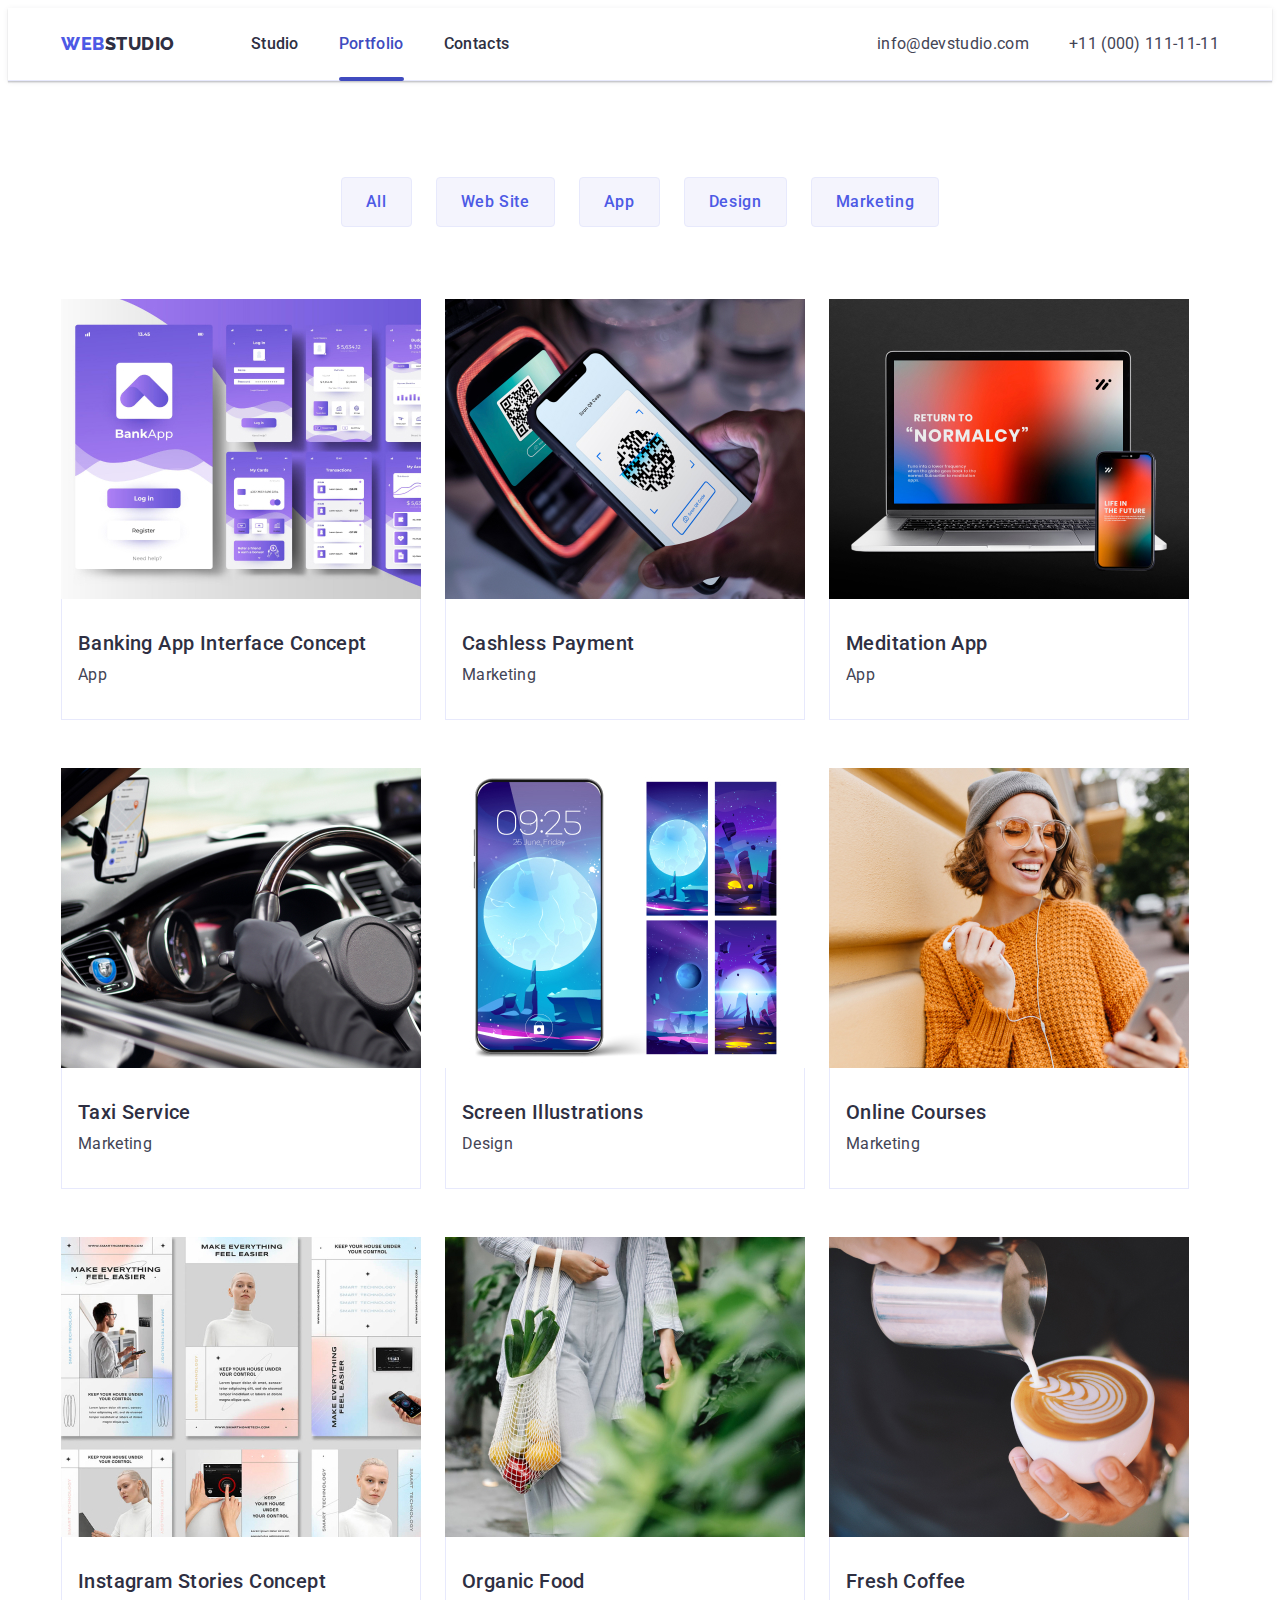
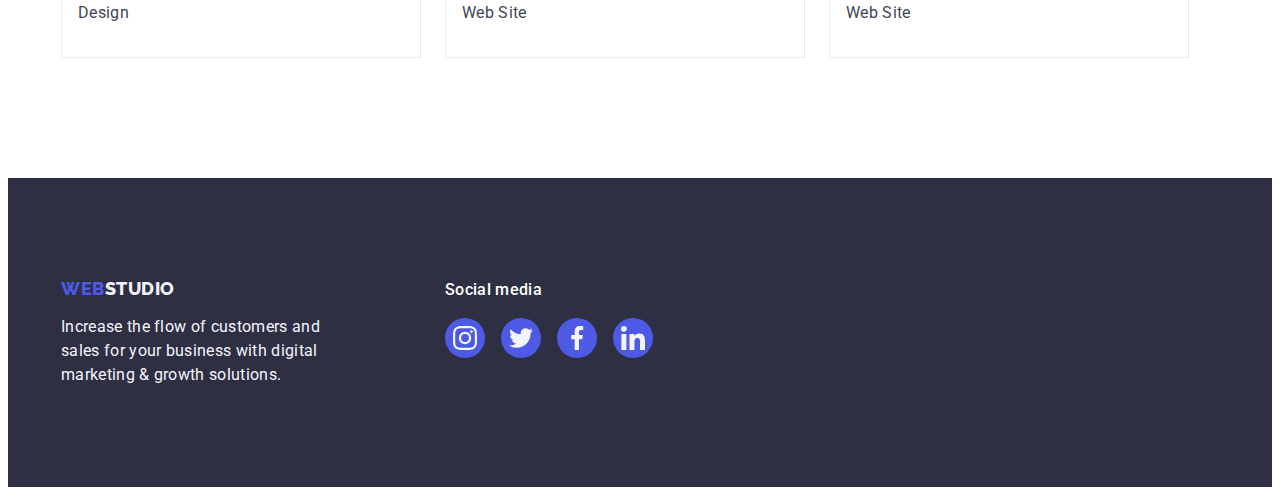
==== portfolio.html @ 6640c0b6 "Initial commit" ====
<!DOCTYPE html>
<html lang="en">
  <head>
    <meta charset="UTF-8" />
    <meta http-equiv="X-UA-Compatible" content="IE=edge" />
    <meta name="viewport" content="width=device-width, initial-scale=1.0" />
    <title>WebStudio</title>
    <!-- Font styles -->
    <link rel="preconnect" href="https://fonts.googleapis.com" />
    <link rel="preconnect" href="https://fonts.gstatic.com" crossorigin />
    <link
      href="https://fonts.googleapis.com/css2?family=Raleway:wght@800&family=Roboto:wght@400;500;700&display=swap"
      rel="stylesheet"
    />
    <!-- Normalization -->
    <link
      rel="stylesheet"
      href="https://cdnjs.cloudflare.com/ajax/libs/modern-normalize/1.1.0/modern-normalize.min.css"
      integrity="sha512-wpPYUAdjBVSE4KJnH1VR1HeZfpl1ub8YT/NKx4PuQ5NmX2tKuGu6U/JRp5y+Y8XG2tV+wKQpNHVUX03MfMFn9Q=="
      crossorigin="anonymous"
      referrerpolicy="no-referrer"
    />
    <!-- CSS Connection -->
    <link rel="stylesheet" href="./css/styles.css" />
  </head>
  <body class="page">
    <!-- Header section -->
    <header class="header">
      <div class="container header-flexgroup">
        <nav class="header-nav">
          <a class="header-logo link" href="./index.html"
            >Web<span class="logo-second-word">Studio</span></a
          >
          <ul class="header-nav-list list">
            <li class="header-nav-item">
              <a class="header-nav-link link" href="./index.html" rel="noopener noreferrer"
                >Studio</a
              >
            </li>
            <li class="header-nav-item">
              <a
                class="header-nav-link link active"
                href="./portfolio.html"
                rel="noopener noreferrer"
                >Portfolio</a
              >
            </li>
            <li class="header-nav-item">
              <a class="header-nav-link link" href="" rel="noopener noreferrer">Contacts</a>
            </li>
          </ul>
        </nav>
        <address class="header-address">
          <ul class="header-address-list list">
            <li class="header-address-item">
              <a class="header-address link" href="mailto:info@devstudio.com">info@devstudio.com</a>
            </li>
            <li class="header-address-item">
              <a class="header-address link" href="tel:+110001111111">+11 (000) 111-11-11</a>
            </li>
          </ul>
        </address>
      </div>
    </header>
    <!-- MAIN -->
    <main>
      <!-- PORTFOLIO -->
      <section class="filter-section section">
        <div class="container">
          <h1 class="visually-hidden">Portfilio</h1>
          <!-- FILTER -->
          <ul class="filter-list list">
            <li class="filter-item">
              <button class="filter-btn" type="button">All</button>
            </li>
            <li class="filter-item">
              <button class="filter-btn" type="button">Web Site</button>
            </li>
            <li class="filter-item">
              <button class="filter-btn" type="button">App</button>
            </li>
            <li class="filter-item">
              <button class="filter-btn" type="button">Design</button>
            </li>
            <li class="filter-item">
              <button class="filter-btn" type="button">Marketing</button>
            </li>
          </ul>

          <!-- GRID -->
          <ul class="article-list list">
            <li class="row-item">
              <a class="row-item-link link" href=""
                ><div class="portfolio-img-wrapper"
                  ><img
                    src="./images/portfolio-photo-1.jpg"
                    alt="Banking application"
                    width="360"
                    height="300"
                  />
                  <p class="portfolio-overlay">
                    14 Stylish and User-Friendly App Design Concepts · Task Manager App · Calorie
                    Tracker App · Exotic Fruit Ecommerce App · Cloud Storage App</p
                  >
                </div>
                <div class="portfolio-desc-container">
                  <h2 class="article-name">Banking App Interface Concept</h2>
                  <p class="article-type">App</p>
                </div></a
              >
            </li>
            <li class="row-item">
              <a class="row-item-link link" href=""
                ><div class="portfolio-img-wrapper"
                  ><img
                    src="./images/portfolio-photo-2.jpg"
                    alt="Phone QR payment"
                    width="360"
                    height="300"
                  />
                  <p class="portfolio-overlay">
                    14 Stylish and User-Friendly App Design Concepts · Task Manager App · Calorie
                    Tracker App · Exotic Fruit Ecommerce App · Cloud Storage App</p
                  >
                </div>
                <div class="portfolio-desc-container">
                  <h2 class="article-name">Cashless Payment</h2>
                  <p class="article-type">Marketing</p>
                </div></a
              >
            </li>
            <li class="row-item">
              <a class="row-item-link link" href=""
                ><div class="portfolio-img-wrapper"
                  ><img
                    src="./images/portfolio-photo-3.jpg"
                    alt="Beautiful wallpapers"
                    width="360"
                    height="300"
                  />
                  <p class="portfolio-overlay">
                    14 Stylish and User-Friendly App Design Concepts · Task Manager App · Calorie
                    Tracker App · Exotic Fruit Ecommerce App · Cloud Storage App</p
                  >
                </div>
                <div class="portfolio-desc-container">
                  <h2 class="article-name">Meditation App</h2>
                  <p class="article-type">App</p>
                </div></a
              >
            </li>
            <li class="row-item">
              <a class="row-item-link link" href=""
                ><div class="portfolio-img-wrapper"
                  ><img
                    src="./images/portfolio-photo-4.jpg"
                    alt="Driver in the car"
                    width="360"
                    height="300"
                  />
                  <p class="portfolio-overlay">
                    14 Stylish and User-Friendly App Design Concepts · Task Manager App · Calorie
                    Tracker App · Exotic Fruit Ecommerce App · Cloud Storage App</p
                  >
                </div>
                <div class="portfolio-desc-container">
                  <h2 class="article-name">Taxi Service</h2>
                  <p class="article-type">Marketing</p>
                </div></a
              >
            </li>
            <li class="row-item">
              <a class="row-item-link link" href=""
                ><div class="portfolio-img-wrapper"
                  ><img
                    src="./images/portfolio-photo-5.jpg"
                    alt="wallpaper of the other planet"
                    width="360"
                    height="300"
                  />
                  <p class="portfolio-overlay">
                    14 Stylish and User-Friendly App Design Concepts · Task Manager App · Calorie
                    Tracker App · Exotic Fruit Ecommerce App · Cloud Storage App</p
                  >
                </div>
                <div class="portfolio-desc-container">
                  <h2 class="article-name">Screen Illustrations</h2>
                  <p class="article-type">Design</p>
                </div></a
              >
            </li>
            <li class="row-item">
              <a class="row-item-link link" href=""
                ><div class="portfolio-img-wrapper"
                  ><img
                    src="./images/portfolio-photo-6.jpg"
                    alt="Happy girl"
                    width="360"
                    height="300"
                  />
                  <p class="portfolio-overlay">
                    14 Stylish and User-Friendly App Design Concepts · Task Manager App · Calorie
                    Tracker App · Exotic Fruit Ecommerce App · Cloud Storage App</p
                  >
                </div>
                <div class="portfolio-desc-container">
                  <h2 class="article-name">Online Courses</h2>
                  <p class="article-type">Marketing</p>
                </div></a
              >
            </li>

            <li class="row-item">
              <a class="row-item-link link" href=""
                ><div class="portfolio-img-wrapper"
                  ><img
                    src="./images/portfolio-photo-7.jpg"
                    alt="Instagram stories"
                    width="360"
                    height="300"
                  />
                  <p class="portfolio-overlay">
                    14 Stylish and User-Friendly App Design Concepts · Task Manager App · Calorie
                    Tracker App · Exotic Fruit Ecommerce App · Cloud Storage App</p
                  >
                </div>
                <div class="portfolio-desc-container">
                  <h2 class="article-name">Instagram Stories Concept</h2>
                  <p class="article-type">Design</p>
                </div></a
              >
            </li>

            <li class="row-item">
              <a class="row-item-link link" href=""
                ><div class="portfolio-img-wrapper"
                  ><img
                    src="./images/portfolio-photo-8.jpg"
                    alt="Plants"
                    width="360"
                    height="300"
                  />
                  <p class="portfolio-overlay">
                    14 Stylish and User-Friendly App Design Concepts · Task Manager App · Calorie
                    Tracker App · Exotic Fruit Ecommerce App · Cloud Storage App</p
                  >
                </div>
                <div class="portfolio-desc-container">
                  <h2 class="article-name">Organic Food</h2>
                  <p class="article-type">Web Site</p>
                </div></a
              >
            </li>

            <li class="row-item">
              <a class="row-item-link link" href=""
                ><div class="portfolio-img-wrapper"
                  ><img
                    src="./images/portfolio-photo-9.jpg"
                    alt="Beautiful latte"
                    width="360"
                    height="300"
                  />
                  <p class="portfolio-overlay">
                    14 Stylish and User-Friendly App Design Concepts · Task Manager App · Calorie
                    Tracker App · Exotic Fruit Ecommerce App · Cloud Storage App</p
                  >
                </div>
                <div class="portfolio-desc-container">
                  <h2 class="article-name">Fresh Coffee</h2>
                  <p class="article-type">Web Site</p>
                </div></a
              >
            </li>
          </ul>
        </div>
      </section>
    </main>
    <!-- Footer -->
    <footer class="footer section">
      <div class="footer-container container">
        <div class="footer-text-container">
          <a class="footer-logo-link link" href="./index.html" rel="noopener noreferrer"
            >Web<span class="footer-second-word">Studio</span></a
          >
          <p class="footer-paragraph">
            Increase the flow of customers and sales for your business with digital marketing &
            growth solutions.
          </p>
        </div>
        <div class="footer-socials-container">
          <p class="footer-socials-title">Social media</p>
          <ul class="footer-socials-list">
            <li class="footer-socials-item">
              <a
                class="footer-socials-link"
                href="https://instagram.com/"
                target="_blank"
                rel="noopener noreferrer"
              >
                <svg class="footer-icon" width="24" height="24">
                  <use href="./images/icons.svg#icon-instagram"></use>
                </svg>
              </a>
            </li>
            <li class="footer-socials-item">
              <a
                class="footer-socials-link"
                href="https://twitter.com/"
                target="_blank"
                rel="noopener noreferrer"
              >
                <svg class="footer-icon" width="24" height="24">
                  <use href="./images/icons.svg#icon-twitter"></use>
                </svg>
              </a>
            </li>
            <li class="footer-socials-item">
              <a
                class="footer-socials-link"
                href="https://fecebook.com/"
                target="_blank"
                rel="noopener noreferrer"
              >
                <svg class="footer-icon" width="24" height="24">
                  <use href="./images/icons.svg#icon-facebook"></use>
                </svg>
              </a>
            </li>
            <li class="footer-socials-item">
              <a
                class="footer-socials-link"
                href="https://linkedin.com/"
                target="_blank"
                rel="noopener noreferrer"
              >
                <svg class="footer-icon" width="24" height="24">
                  <use href="./images/icons.svg#icon-linkedin"></use>
                </svg>
              </a>
            </li>
          </ul>
        </div>
      </div>
    </footer>
  </body>
</html>
---- css/styles.css ----
:root {
  /**
    |============================
    | FONTS
    |============================
  */
  --primary-font: 'Roboto', sans-serif;
  --secondary-font: 'Raleway', sans-serif;

  /**
    |============================
    | COLORS
    |============================
  */
  --secondary-text-color: #2e2f42;
  --primary-text-color: #434455;
  --light-background: #e5e5e5;
  --dark-navy-color: #2e2f42;
  --white-color: #ffffff;
  --attention-color: #4d5ae5;
  --nav-color: ##e7e9fc;
  --white-logo-color: #e7e9fc;
  --pressed-state-color: #404bbf;
  --white-cornflower-color: #f4f4fd;
  --light-grey-color: #8e8f99;
  --light-green-color: #31d0aa;
  --modal-window-bg: rgba(46, 47, 66, 0.4);
  --modal-window-color: #fcfcfc;
  /**
  |============================
  | Transition
  |============================
*/
  --main-transition: 250ms cubic-bezier(0.4, 0, 0.2, 1);
}

/**
  |============================
  | BASE-STYLE
  |============================
*/
.page {
  font-family: var(--primary-font);
  color: var(--primary-text-color);
  background-color: var(--white-color);
  line-height: 1.5;
  letter-spacing: 0.02em;
  font-size: 16px;
  font-weight: normal;
}

.link {
  color: inherit;
  text-decoration: none;
}

.list {
  list-style: none;
}

.container {
  max-width: 1158px;
  padding: 0 15px;
  margin: 0 auto;
  /* outline: 2px solid tomato; */
}
.section {
  padding-top: 120px;
  padding-bottom: 120px;
}

img {
  display: block;
  max-width: 100%;
  height: auto;
}

h1,
h2,
h3,
h4,
h5,
h6,
p {
  margin: 0;
}

ul,
ol {
  margin: 0;
  padding-left: 0;
  list-style-type: none;
}

img {
  display: block;
  max-width: 100%;
  height: auto;
}
button,
.btn {
  font-family: inherit;
  cursor: pointer;
}

.visually-hidden {
  position: absolute;
  width: 1px;
  height: 1px;
  margin: -1px;
  border: 0;
  padding: 0;

  white-space: nowrap;
  clip-path: inset(100%);
  clip: rect(0 0 0 0);
  overflow: hidden;
}

/**
  |============================
  | HEADER
  |============================
*/
.header {
  background-color: var(--nav-color);
  border-bottom: 1px solid #e7e9fc;
  box-shadow: 0px 2px 1px rgba(46, 47, 66, 0.08), 0px 1px 1px rgba(46, 47, 66, 0.16),
    0px 1px 6px rgba(46, 47, 66, 0.08);
}
.header-flexgroup {
  display: flex;
  align-items: center;
}

.header-logo {
  margin-right: 76px;
  padding-top: 24px;
  padding-bottom: 24px;

  letter-spacing: 0.03em;
  text-transform: uppercase;
  font-weight: 800;
  font-size: 18px;
  line-height: 1.17;
  color: var(--attention-color);
  font-family: var(--secondary-font);
}
.logo-second-word {
  color: var(--dark-navy-color);
}
.header-nav {
  display: flex;
  align-items: center;
  margin-right: auto;
}
.header-nav-list {
  display: flex;
  gap: 40px;
}

.header-nav-link.active {
  color: var(--pressed-state-color);
}
.header-nav-link.active::after {
  content: '';
  position: absolute;
  bottom: -1px;
  left: 0;
  display: block;
  width: 100%;
  height: 4px;
  border-radius: 2px;
  background-color: var(--pressed-state-color);
}
.header-nav-link {
  position: relative;
  padding-top: 24px;
  padding-bottom: 24px;
  display: block;

  font-weight: 500;
  font-size: 16px;
  line-height: 1.5;
  letter-spacing: 0.02em;
  color: var(--dark-navy-color);
  transition: color var(--main-transition);
}

/*
  |============================
  |  ADDRESS
  |============================
*/

.header-address-list {
  display: flex;
}

.header-address {
  font-size: 16px;
  line-height: 1.5;
  letter-spacing: 0.02em;
  color: var(--primary-text-color);
  font-style: normal;
  transition: color var(--main-transition);
}

.header-address-item:not(:last-child) {
  margin-right: 40px;
}

.header-nav-link:hover,
.header-nav-link:focus,
.header-address:hover,
.header-address:focus {
  color: var(--pressed-state-color);
}
/**
  |============================
  | MAIN
  | HERO
  |============================
*/
.hero {
  max-width: 1440px;
  padding-top: 188px;
  padding-bottom: 188px;
  margin: 0 auto;

  background-color: var(--dark-navy-color);
  background-image: linear-gradient(rgba(46, 47, 66, 0.7), rgba(46, 47, 66, 0.7)),
    url(../images/hero-background-photo.jpg);
  background-size: cover;
  background-position: center;
  background-repeat: no-repeat;
}

.hero-title {
  margin: 0 auto 48px auto;
  max-width: 496px;

  font-weight: 700;
  font-size: 56px;
  line-height: 1.07;
  text-align: center;
  letter-spacing: 0.02em;
  color: var(--white-color);
}

.hero-btn {
  display: block;
  padding: 16px 32px;
  min-width: 169px;
  margin: 0 auto;

  font-family: inherit;
  font-weight: 500;
  font-size: 16px;
  line-height: 1.5;
  align-items: center;
  letter-spacing: 0.04em;
  background-color: var(--attention-color);
  color: var(--white-color);
  box-shadow: 0px 4px 4px rgba(0, 0, 0, 0.15);
  text-align: center;
  border-radius: 4px;
  border: none;
  transition: background-color var(--main-transition);
}

.hero-btn:hover,
.hero-btn:focus {
  font-family: inherit;
  font-weight: 500;
  font-size: 16px;
  line-height: 1.5;
  align-items: center;
  letter-spacing: 0.04em;
  background-color: var(--pressed-state-color);
  color: var(--white-color);
  box-shadow: 0px 4px 4px rgba(0, 0, 0, 0.15);
}

/**
  |============================
  | ADVANTAGES-FEATURES
  |============================
*/
.feature-list {
  display: flex;
  gap: 24px;
}
.feature-item {
  width: 264px;
}
.feature-name {
  margin-bottom: 8px;

  font-weight: 500;
  font-size: 20px;
  line-height: 1.2;
  letter-spacing: 0.02em;
  color: var(--dark-navy-color);
}
.feature-desc {
  font-size: 16px;
  line-height: 1.5;
  letter-spacing: 0.02em;
  color: var(--primary-text-color);
}
.feature-item .icon-thumb {
  display: flex;

  justify-content: center;
  align-items: center;
  width: 264px;
  height: 112px;
  background-color: var(--white-cornflower-color);
  border-radius: 4px;
  margin-bottom: 8px;
}

/**
  |============================
  | SERVICE
  |============================
*/
.service {
  padding-bottom: 120px;
}
.title {
  margin-bottom: 72px;

  font-weight: 700;
  font-size: 36px;
  line-height: 1.11;
  text-align: center;
  letter-spacing: 0.02em;
  text-transform: capitalize;
  color: var(--dark-navy-color);
}
.service-list {
  display: flex;
  gap: 24px;
}

/**
  |============================
  | TEAM
  |============================
*/
.team {
  background-color: var(--white-cornflower-color);
}
.team-list {
  display: flex;
  gap: 24px;
}
.teamcard-container {
  padding: 32px 0px;
}
.team-item {
  background-color: var(--white-color);
  box-shadow: 0px 1px 6px rgba(46, 47, 66, 0.08), 0px 1px 1px rgba(46, 47, 66, 0.16),
    0px 2px 1px rgba(46, 47, 66, 0.08);
  border-radius: 0px 0px 4px 4px;
}
.team-name {
  margin-bottom: 8px;

  font-weight: 500;
  font-size: 20px;
  line-height: 1.2;
  text-align: center;
  letter-spacing: 0.02em;
  color: var(--secondary-text-color);
}
.team-role {
  font-size: 16px;
  line-height: 1.5;
  text-align: center;
  letter-spacing: 0.02em;
  color: var(--secondary-text-color);
  color: var(--primary-text-color);
  margin-bottom: 8px;
}
.social-media-list {
  display: flex;
  justify-content: center;
  align-items: center;
  gap: 24px;
}
.social-media-link {
  display: flex;
  justify-content: center;
  align-items: center;
  height: 40px;
  width: 40px;
  border-radius: 50%;
  background-color: var(--attention-color);
  transition: background-color var(--main-transition);
}
.social-media-icon {
  flex-shrink: 0;
  fill: var(--white-cornflower-color);
}
.social-media-link:hover,
.social-media-link:focus {
  background-color: var(--pressed-state-color);
}
/**
  |============================
  | CUSTOMERS
  |============================
*/
.customers {
  padding: 120px 0 120px;
}

.customers-list {
  display: flex;
  align-items: flex-start;
  gap: 24px;
}
.customer-list-item {
  flex-basis: calc((100% - 24px * 5) / 6);
  height: 88px;
}
.customer-link {
  display: flex;
  justify-content: center;
  align-items: center;
  width: 100%;
  height: 100%;
  border: 1px solid var(--light-grey-color);
  border-radius: 4px;
  color: var(--light-grey-color);
  transition: color var(--main-transition), border-color var(--main-transition);
}
.customer-icon {
  fill: currentColor;
}

.customer-link:hover,
.customer-link:focus {
  color: var(--pressed-state-color);
  border-color: var(--pressed-state-color);
}

/**
  |============================
  | ---------PORTFOLIO-----
  |============================
*/

.filter-list {
  margin-bottom: 72px;
  gap: 24px;

  display: flex;
  justify-content: center;
}

/**
  |============================
  | BUTTONS
  |============================
*/
.filter-btn {
  padding: 12px 24px;

  background-color: var(--white-cornflower-color);
  color: var(--attention-color);
  font-weight: 500;
  font-size: 16px;
  line-height: 1.5;
  align-items: center;
  text-align: center;
  letter-spacing: 0.04em;
  font-family: var(--primary-font);
  border: 1px solid #e7e9fc;
  border-radius: 4px;
  transition: color var(--main-transition), background-color var(--main-transition),
    border-color var(--main-transition), box-shadow var(--main-transition);
}
.filter-btn:hover,
.filter-btn:focus {
  background-color: var(--pressed-state-color);
  color: var(--white-color);
  font-weight: 500;
  font-size: 16px;
  line-height: 1.5;
  text-align: center;
  letter-spacing: 0.04em;
  box-shadow: 0px 3px 1px rgba(0, 0, 0, 0.1), 0px 2px 1px rgba(0, 0, 0, 0.08),
    0px 2px 2px rgba(0, 0, 0, 0.12);
  border-radius: 4px;
  border: 1px solid transparent;
}
.filter-section {
  padding-top: 96px;
  padding-bottom: 120px;
}
/**
  |============================
  | PORTFOLIO-GRID
  |============================
*/

.article-list {
  display: flex;
  flex-wrap: wrap;
  row-gap: 48px;
  column-gap: 24px;
}
.row-item-link {
  display: block;
  transition: box-shadow var(--main-transition);
}
.row-item-link:hover .portfolio-desc-container,
.row-item-link:focus .portfolio-desc-container {
  border: 1px solid var(--white-cornflower-color);
  border-top: none;
}
.portfolio-desc-container {
  padding: 32px 16px;
  border: 1px solid var(--white-logo-color);
  border-top: none;
}
.row-item-link:hover,
.row-item-link:focus {
  box-shadow: 0px 2px 1px 0px rgba(46, 47, 66, 0.08), 0px 1px 1px 0px rgba(46, 47, 66, 0.16),
    0px 1px 6px 0px rgba(46, 47, 66, 0.08);
}
.article-name {
  margin-bottom: 8px;

  font-weight: 500;
  font-size: 20px;
  line-height: 1.2;
  letter-spacing: 0.02em;
  color: var(--dark-navy-color);
}
.article-type {
  font-size: 16px;
  line-height: 1.5;
  letter-spacing: 0.02em;
  color: var(--primary-text-color);
}
/**
  |============================
  | OVERLAY
  |============================
*/
.portfolio-img-wrapper {
  position: relative;
  overflow: hidden;
}
.portfolio-overlay {
  position: absolute;
  top: 0;
  left: 0;
  width: 100%;
  height: 100%;
  padding: 40px 32px;
  background-color: var(--attention-color);
  color: var(--white-cornflower-color);
  transition: transform var(--main-transition);
  transform: translateY(100%);
}
.row-item-link:hover .portfolio-overlay,
.row-item-link:focus .portfolio-overlay {
  transform: translateY(0%);
}
/**
  |============================
  | FOOTER
  |============================
*/
.footer {
  padding: 100px 0px;

  background-color: var(--dark-navy-color);
  font-family: var(--secondary-font);
}
.footer-logo-link {
  display: inline-block;
  margin-bottom: 16px;

  font-weight: 800;
  color: var(--attention-color);
  font-size: 18px;
  line-height: 1.17;
  align-items: center;
  letter-spacing: 0.03em;
  text-transform: uppercase;
}

.footer-logo-link {
  margin-bottom: 16px;
}
.footer-second-word {
  color: var(--white-cornflower-color);
}
.footer-paragraph {
  max-width: 264px;

  font-size: 16px;
  line-height: 1.5;
  letter-spacing: 0.02em;
  color: var(--white-cornflower-color);
  font-family: var(--primary-font);
}

.footer-container {
  display: flex;
  align-items: baseline;
}

.footer-text-container {
  margin-right: 120px;
}
.footer-logo-container {
  margin-right: 120px;
}
.footer-socials-title {
  margin-bottom: 16px;
  color: var(--white-color);
  font-weight: 500;
  font-family: var(--primary-font);
  letter-spacing: 0.02em;
  line-height: 1.5;
}
.footer-socials-list {
  display: flex;
  gap: 16px;
  justify-content: center;
  align-items: center;
}
.footer-socials-link {
  display: flex;
  justify-content: center;
  align-items: center;
  height: 40px;
  width: 40px;
  border-radius: 50%;
  background-color: var(--attention-color);
  transition: background-color var(--main-transition);
}
.footer-socials-link:hover,
.footer-socials-link:focus {
  background-color: var(--light-green-color);
}
.footer-icon {
  flex-shrink: 0;
  fill: var(--white-cornflower-color);
}

/**
  |============================
  | MODAL WINDOW
  |============================
*/
.modal {
  position: absolute;
  top: 50%;
  left: 50%;
  width: 408px;
  min-height: 584px;
  border-radius: 4px;
  background-color: var(--modal-window-color);
  box-shadow: 0px 2px 1px 0px rgba(0, 0, 0, 0.2), 0px 1px 3px 0px rgba(0, 0, 0, 0.12),
    0px 1px 1px 0px rgba(0, 0, 0, 0.14);
  transition: transform var(--main-transition);
  transform: translate(-50%, -50%) scale(1);
}
.backdrop {
  position: fixed;
  top: 0;
  left: 0;
  flex-shrink: 0;
  width: 100%;
  height: 100%;
  background-color: var(--modal-window-bg);
  transition: opacity var(--main-transition), visibility var(--main-transition);
}

.modal-close-btn {
  position: absolute;
  top: 24px;
  right: 24px;
  display: flex;
  flex-shrink: 0;
  justify-content: center;
  align-items: center;
  width: 24px;
  height: 24px;
  padding: 0;
  border: 1px solid rgba(0, 0, 0, 0.1);
  border-radius: 50%;
  background-color: var(--white-logo-color);
  transition: background-color var(--main-transition), border var(--main-transition);
}
.backdrop.is-hidden {
  opacity: 0;
  visibility: hidden;
  pointer-events: none;
}
.modal-close-btn:hover,
.modal-close-btn:focus {
  border: none;
  background-color: var(--pressed-state-color);
}
.close-modal-icon {
  fill: var(--dark-navy-color);
  transition: fill var(--main-transition);
}
.modal-close-btn:hover .close-modal-icon,
.modal-close-btn:focus .close-modal-icon {
  fill: var(--white-color);
}
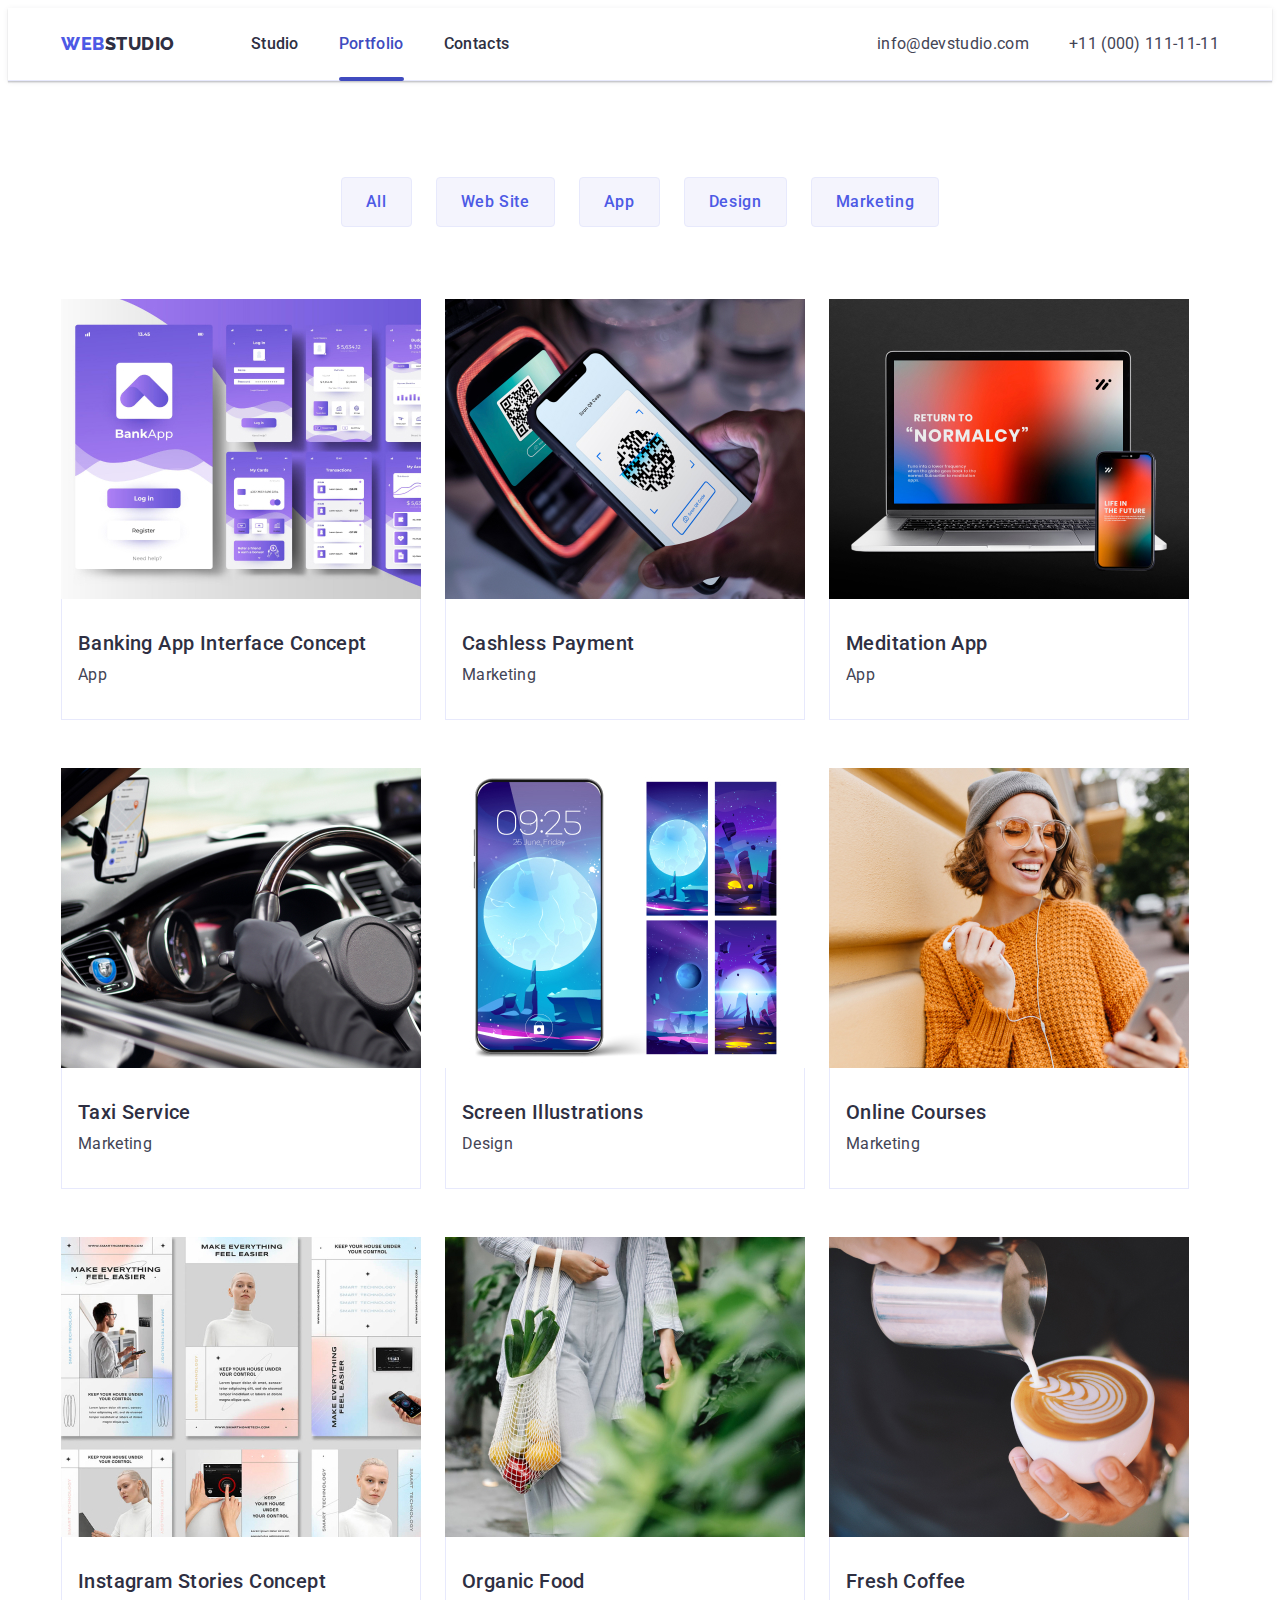
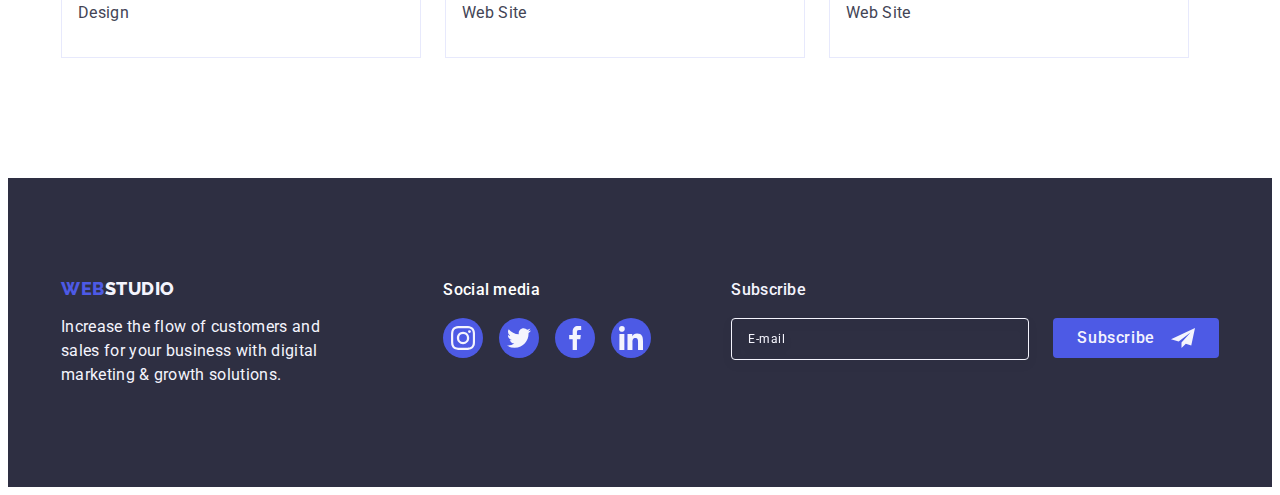
==== commit 132d04bd: "Attempt 1" ====
--- a/portfolio.html
+++ b/portfolio.html
@@ -341,6 +341,26 @@
             </li>
           </ul>
         </div>
+        <div class="footer-subscribe-block">
+          <p class="subscribe-paragraph">Subscribe</p>
+          <form class="subscribe-form" name="footer-subscribe-form" autocomplete="on">
+            <label class="footer-subscribe-label">
+              <input
+                class="subscribe-input"
+                type="email"
+                name="user-email"
+                placeholder="E-mail"
+                required
+              />
+            </label>
+            <button class="footer-subscribe-btn" type="submit">
+              Subscribe
+              <svg class="subscribe-form-icon" width="24" height="24">
+                <use href="./images/icons.svg#subscribe"></use>
+              </svg>
+            </button>
+          </form>
+        </div>
       </div>
     </footer>
   </body>
--- a/css/styles.css
+++ b/css/styles.css
@@ -62,7 +62,6 @@
   max-width: 1158px;
   padding: 0 15px;
   margin: 0 auto;
-  /* outline: 2px solid tomato; */
 }
 .section {
   padding-top: 120px;
@@ -102,7 +101,10 @@
   font-family: inherit;
   cursor: pointer;
 }
-
+input,
+textarea {
+  font-family: inherit;
+}
 .visually-hidden {
   position: absolute;
   width: 1px;
@@ -275,7 +277,6 @@
   font-weight: 500;
   font-size: 16px;
   line-height: 1.5;
-  align-items: center;
   letter-spacing: 0.04em;
   background-color: var(--pressed-state-color);
   color: var(--white-color);
@@ -290,13 +291,15 @@
 .feature-list {
   display: flex;
   gap: 24px;
+  justify-content: space-between;
 }
 .feature-item {
+  display: flex;
   width: 264px;
+  gap: 8px;
+  flex-direction: column;
 }
 .feature-name {
-  margin-bottom: 8px;
-
   font-weight: 500;
   font-size: 20px;
   line-height: 1.2;
@@ -318,7 +321,6 @@
   height: 112px;
   background-color: var(--white-cornflower-color);
   border-radius: 4px;
-  margin-bottom: 8px;
 }
 
 /**
@@ -606,9 +608,6 @@
 .footer-paragraph {
   max-width: 264px;
 
-  font-size: 16px;
-  line-height: 1.5;
-  letter-spacing: 0.02em;
   color: var(--white-cornflower-color);
   font-family: var(--primary-font);
 }
@@ -621,16 +620,12 @@
 .footer-text-container {
   margin-right: 120px;
 }
-.footer-logo-container {
-  margin-right: 120px;
-}
+
 .footer-socials-title {
   margin-bottom: 16px;
   color: var(--white-color);
   font-weight: 500;
   font-family: var(--primary-font);
-  letter-spacing: 0.02em;
-  line-height: 1.5;
 }
 .footer-socials-list {
   display: flex;
@@ -653,10 +648,77 @@
   background-color: var(--light-green-color);
 }
 .footer-icon {
-  flex-shrink: 0;
   fill: var(--white-cornflower-color);
 }
 
+.footer-subscribe-block {
+  font-family: var(--primary-font);
+}
+.subscribe-paragraph {
+  margin-bottom: 16px;
+  color: var(--white-cornflower-color);
+  font-weight: 500;
+}
+.subscribe-form {
+  display: flex;
+  gap: 24px;
+}
+.footer-subscribe-label {
+}
+.subscribe-input {
+  width: 264px;
+  height: 40px;
+  padding: 0 16px;
+  border: 1px solid var(--white-cornflower-color);
+  border-radius: 4px;
+  background-color: transparent;
+  color: var(--white-cornflower-color);
+  outline: transparent;
+  font-weight: 500;
+  font-size: 12px;
+  line-height: 1.5;
+  letter-spacing: 0.04em;
+  filter: drop-shadow(0px 4px 4px rgba(0, 0, 0, 0.15));
+  transition: border-color var(--main-transition);
+}
+.subscribe-input::placeholder {
+  color: var(--white-cornflower-color);
+  font-weight: 400;
+  font-size: 12px;
+  line-height: 2;
+  letter-spacing: 0.04em;
+}
+.subscribe-input:focus {
+  border-color: var(--attention-color);
+}
+.footer-subscribe-btn {
+  display: flex;
+  justify-content: center;
+  align-items: center;
+  min-width: 165px;
+  height: 40px;
+  padding: 8px 24px;
+  border: none;
+  border-radius: 4px;
+  background-color: var(--attention-color);
+  color: var(--white-cornflower-color);
+  font-weight: 500;
+  font-size: 16px;
+  line-height: 1.5;
+  letter-spacing: 0.04em;
+  transition: background-color var(--main-transition);
+}
+.footer-subscribe-btn:hover,
+.footer-subscribe-btn:focus {
+  background-color: var(--pressed-state-color);
+}
+.subscribe-form-icon {
+  margin-left: 16px;
+  fill: var(--white-cornflower-color);
+}
+.footer-socials-container {
+  margin-right: 80px;
+}
 /**
   |============================
   | MODAL WINDOW
@@ -668,6 +730,7 @@
   left: 50%;
   width: 408px;
   min-height: 584px;
+  padding: 72px 24px 24px;
   border-radius: 4px;
   background-color: var(--modal-window-color);
   box-shadow: 0px 2px 1px 0px rgba(0, 0, 0, 0.2), 0px 1px 3px 0px rgba(0, 0, 0, 0.12),
@@ -720,3 +783,130 @@
 .modal-close-btn:focus .close-modal-icon {
   fill: var(--white-color);
 }
+/**
+  |============================
+  | end
+  |============================
+*/
+
+.modal-window-title {
+  margin-bottom: 16px;
+  color: var(--dark-navy-color);
+  font-weight: 500;
+  text-align: center;
+}
+.modal-form {
+  display: flex;
+  flex-direction: column;
+}
+.modal-form-block {
+  margin-bottom: 8px;
+}
+.modal-input-label {
+  display: block;
+  margin-bottom: 4px;
+  color: var(--light-grey-color);
+  font-size: 12px;
+  line-height: 1.17;
+  letter-spacing: 0.04em;
+}
+.modal-input-container {
+  position: relative;
+}
+.modal-form-input {
+  width: 100%;
+  height: 40px;
+  padding-left: 38px;
+  border: 1px solid rgba(46, 47, 66, 0.4);
+  border-radius: 4px;
+  background-color: transparent;
+  color: var(--dark-navy-color);
+  outline: transparent;
+  font-weight: 500;
+  font-size: 18px;
+  line-height: 1.5;
+  letter-spacing: 0.04em;
+  transition: border-color var(--main-transition);
+}
+.modal-form-input:last-child {
+  height: 120px;
+  padding: 8px 16px;
+  color: var(--modal-window-bg);
+  font-size: 12px;
+  line-height: 1.17;
+  resize: none;
+}
+.modal-form-input::placeholder {
+  color: var(--modal-window-bg);
+  font-weight: 400;
+  font-size: 12px;
+  line-height: 1.17;
+  letter-spacing: 0.04em;
+}
+.modal-form-input:focus {
+  border-color: var(--attention-color);
+}
+.modal-form-icon {
+  position: absolute;
+  top: 50%;
+  left: 16px;
+  outline: transparent;
+  fill: var(--dark-navy-color);
+  transition: fill var(--main-transition);
+  transform: translateY(-50%);
+}
+.modal-form-input:focus + .modal-form-icon {
+  fill: var(--attention-color);
+}
+.modal-textarea-container {
+  margin-bottom: 16px;
+}
+.modal-checkbox-container {
+  margin-bottom: 24px;
+}
+.modal-checkbox:checked + .modal-checkbox-label .modal-form-icon {
+  fill: var(--attention-color);
+}
+.modal-checkbox-label {
+  color: var(--light-grey-color);
+  font-size: 12px;
+  line-height: 1.17;
+  letter-spacing: 0.04em;
+}
+.modal-checkbox-attention {
+  display: inline-flex;
+  justify-content: center;
+  align-items: center;
+  width: 16px;
+  height: 16px;
+  margin-right: 8px;
+  border: 1px solid var(--modal-window-bg);
+  border-radius: 2px;
+  fill: transparent;
+  transition: background-color var(--main-transition), border var(--main-transition),
+    fill var(--main-transition);
+}
+.modal-checkbox:checked + .modal-checkbox-label .modal-checkbox-attention {
+  border: none;
+  background-color: var(--pressed-state-color);
+  fill: var(--white-cornflower-color);
+}
+.modal-checkbox-link {
+  color: var(--attention-color);
+}
+.modal-button {
+  display: block;
+  min-width: 169px;
+  height: 56px;
+  margin: 0 auto;
+  border: none;
+  border-radius: 4px;
+  background-color: var(--attention-color);
+  color: var(--white-cornflower-color);
+  font-weight: 500;
+  font-size: 16px;
+  line-height: 1.5;
+  letter-spacing: 0.04em;
+  cursor: pointer;
+  transition: background-color var(--main-transition);
+}
